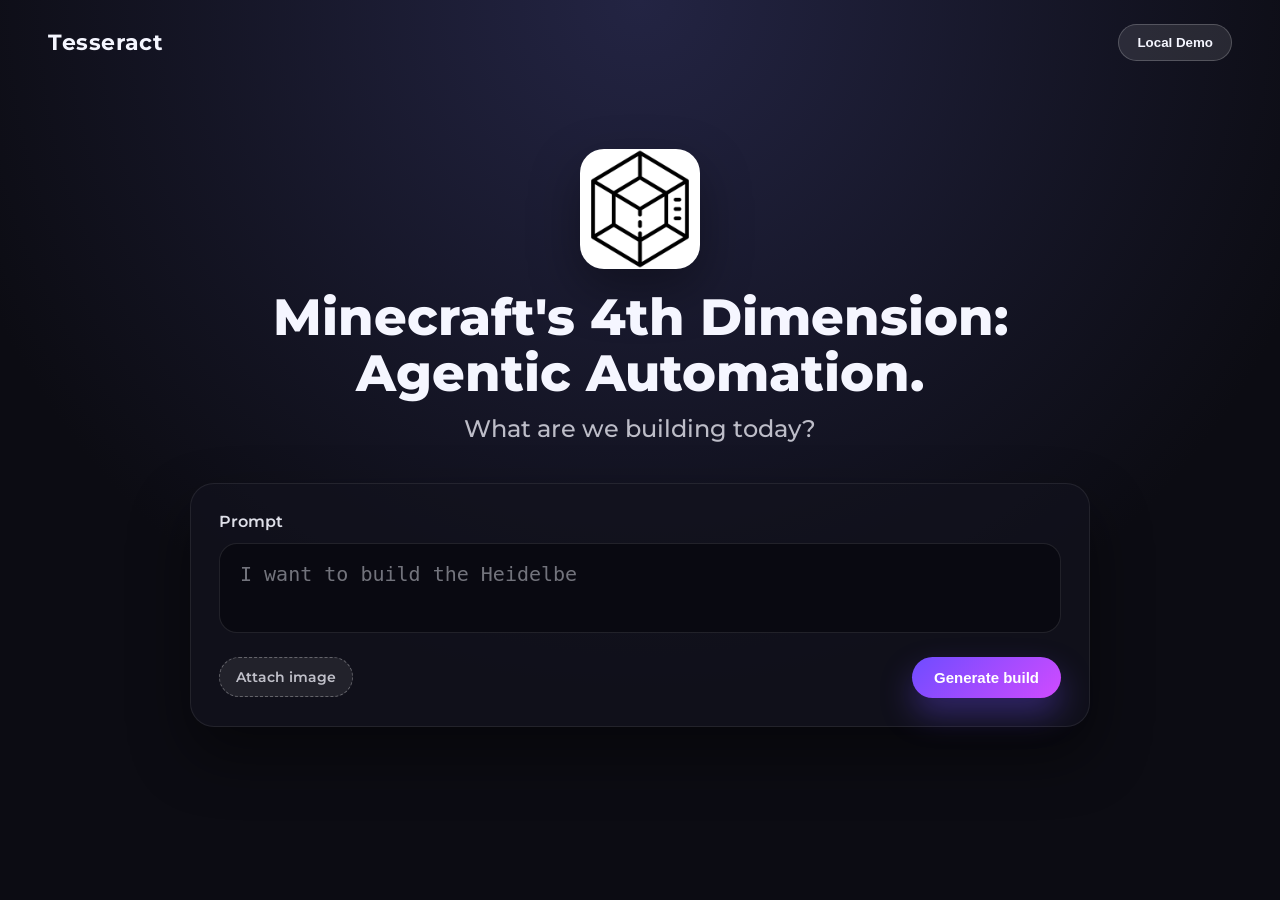
==== web/index.html @ e0e1d63d "created web page" ====
<!DOCTYPE html>
<html lang="en">
  <head>
    <meta charset="UTF-8" />
    <meta name="viewport" content="width=device-width, initial-scale=1.0" />
    <title>Tesseract Build Compiler</title>
    <link rel="preconnect" href="https://fonts.googleapis.com" />
    <link rel="preconnect" href="https://fonts.gstatic.com" crossorigin />
    <link
      href="https://fonts.googleapis.com/css2?family=Montserrat:wght@400;600;700;800&display=swap"
      rel="stylesheet"
    />
    <link rel="stylesheet" href="./styles.css" />
  </head>
  <body>
    <header class="top-bar">
      <div class="brand">Tesseract</div>
      <button class="ghost-button" type="button">Local Demo</button>
    </header>

    <main class="hero">
      <div class="hero-content">
        <img class="logo" src="../tesseractlogo.jpg" alt="Tesseract logo" />
        <h1>Minecraft's 4th Dimension: Agentic Automation.</h1>
        <p class="subtitle">What are we building today?</p>

        <div class="prompt-card">
          <label class="prompt-label" for="promptInput">Prompt</label>
          <textarea
            id="promptInput"
            class="prompt-input"
            rows="2"
            placeholder="I want to build"
          ></textarea>
          <div class="prompt-actions">
            <label class="attach-button" for="imageInput">Attach image</label>
            <input id="imageInput" type="file" accept="image/*" multiple />
            <button class="primary-button" type="button">Generate build</button>
          </div>
        </div>
      </div>
    </main>

    <script src="./app.js"></script>
  </body>
</html>
---- web/styles.css ----
* {
  box-sizing: border-box;
}

body {
  margin: 0;
  min-height: 100vh;
  font-family: "Montserrat", system-ui, -apple-system, sans-serif;
  background: radial-gradient(circle at top, #232443, #0c0c13 65%);
  color: #f5f6ff;
}

.top-bar {
  display: flex;
  align-items: center;
  justify-content: space-between;
  padding: 24px 48px;
}

.brand {
  font-size: 22px;
  font-weight: 700;
  letter-spacing: 0.6px;
}

.ghost-button {
  background: rgba(255, 255, 255, 0.1);
  border: 1px solid rgba(255, 255, 255, 0.2);
  color: #f5f6ff;
  border-radius: 999px;
  padding: 10px 18px;
  font-weight: 600;
  cursor: pointer;
}

.hero {
  display: flex;
  align-items: center;
  justify-content: center;
  padding: 64px 24px 96px;
}

.hero-content {
  width: min(900px, 92vw);
  text-align: center;
}

.logo {
  width: 120px;
  height: 120px;
  object-fit: contain;
  margin-bottom: 16px;
  border-radius: 24px;
  box-shadow: 0 20px 50px rgba(0, 0, 0, 0.35);
}

h1 {
  font-size: clamp(32px, 4vw, 56px);
  font-weight: 800;
  margin: 0 0 12px;
  line-height: 1.1;
}

.subtitle {
  font-size: clamp(18px, 2.2vw, 24px);
  color: rgba(245, 246, 255, 0.75);
  margin: 0 0 40px;
  font-weight: 500;
}

.prompt-card {
  background: rgba(18, 18, 30, 0.72);
  border: 1px solid rgba(255, 255, 255, 0.08);
  padding: 28px;
  border-radius: 24px;
  text-align: left;
  box-shadow: 0 28px 60px rgba(0, 0, 0, 0.45);
}

.prompt-label {
  display: block;
  font-weight: 600;
  margin-bottom: 12px;
  color: rgba(245, 246, 255, 0.9);
}

.prompt-input {
  width: 100%;
  min-height: 90px;
  border-radius: 18px;
  border: 1px solid rgba(255, 255, 255, 0.1);
  background: rgba(8, 8, 16, 0.8);
  padding: 18px 20px;
  color: #f5f6ff;
  font-size: 20px;
  font-weight: 600;
  resize: none;
  outline: none;
}

.prompt-input::placeholder {
  color: rgba(245, 246, 255, 0.45);
  font-weight: 500;
}

.prompt-actions {
  display: flex;
  align-items: center;
  justify-content: space-between;
  flex-wrap: wrap;
  gap: 16px;
  margin-top: 20px;
}

.attach-button {
  background: rgba(255, 255, 255, 0.08);
  border: 1px dashed rgba(255, 255, 255, 0.3);
  color: rgba(245, 246, 255, 0.75);
  padding: 10px 16px;
  border-radius: 999px;
  cursor: pointer;
  font-size: 14px;
  font-weight: 600;
}

#imageInput {
  display: none;
}

.primary-button {
  background: linear-gradient(135deg, #6f4cff, #d04bff);
  color: #fff;
  border: none;
  padding: 12px 22px;
  border-radius: 999px;
  font-weight: 700;
  cursor: pointer;
  font-size: 15px;
  box-shadow: 0 16px 32px rgba(111, 76, 255, 0.35);
}

@media (max-width: 640px) {
  .top-bar {
    padding: 20px 24px;
  }

  .prompt-card {
    padding: 22px;
  }
}
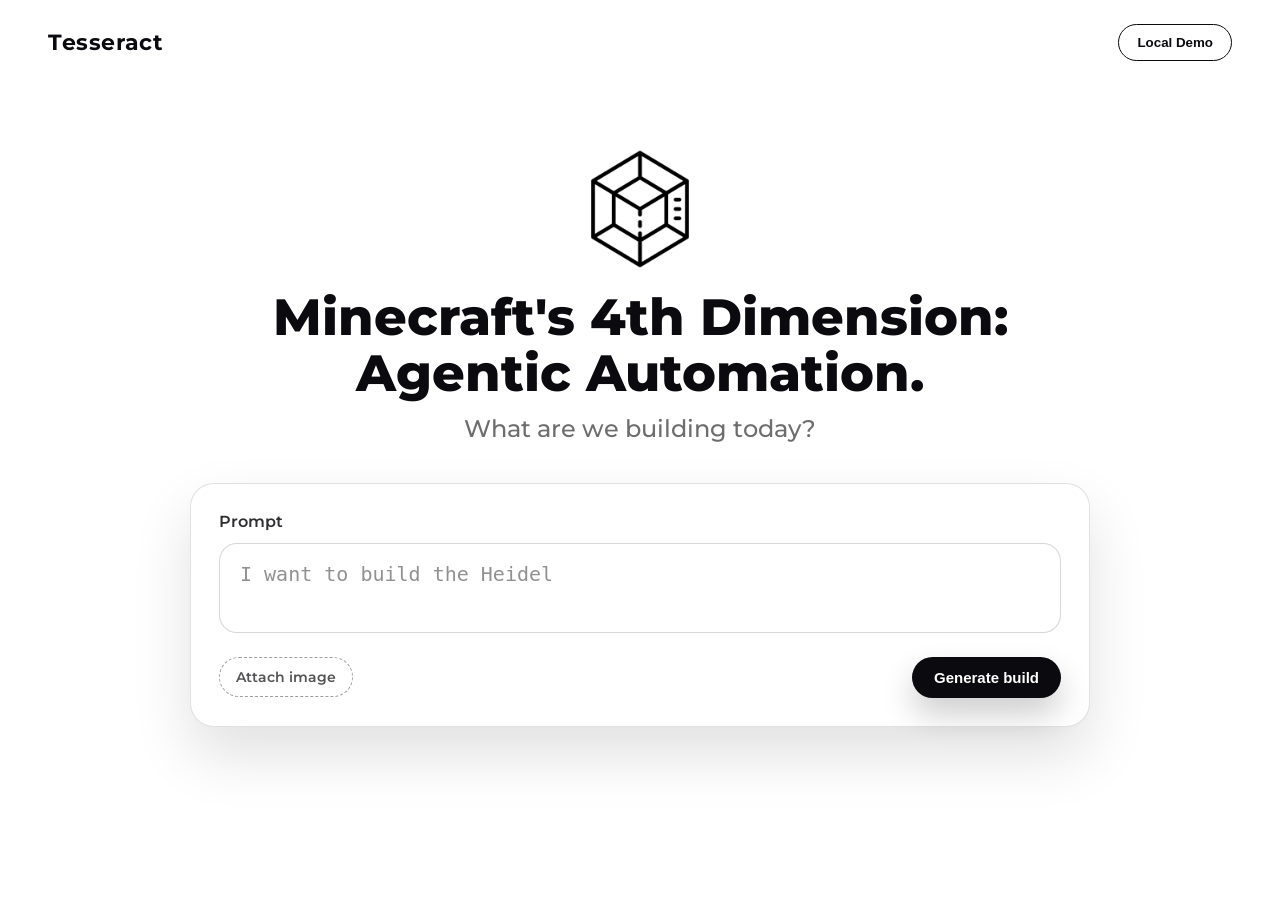
==== commit 4dcd9500: "changed webpage look" ====
--- a/web/index.html
+++ b/web/index.html
@@ -20,7 +20,7 @@
 
     <main class="hero">
       <div class="hero-content">
-        <img class="logo" src="../tesseractlogo.jpg" alt="Tesseract logo" />
+        <img class="logo" src="./tesseractlogo.jpg" alt="Tesseract logo" />
         <h1>Minecraft's 4th Dimension: Agentic Automation.</h1>
         <p class="subtitle">What are we building today?</p>
 
--- a/web/styles.css
+++ b/web/styles.css
@@ -6,8 +6,8 @@
   margin: 0;
   min-height: 100vh;
   font-family: "Montserrat", system-ui, -apple-system, sans-serif;
-  background: radial-gradient(circle at top, #232443, #0c0c13 65%);
-  color: #f5f6ff;
+  background: #ffffff;
+  color: #0b0b0f;
 }
 
 .top-bar {
@@ -24,9 +24,9 @@
 }
 
 .ghost-button {
-  background: rgba(255, 255, 255, 0.1);
-  border: 1px solid rgba(255, 255, 255, 0.2);
-  color: #f5f6ff;
+  background: #ffffff;
+  border: 1px solid #0b0b0f;
+  color: #0b0b0f;
   border-radius: 999px;
   padding: 10px 18px;
   font-weight: 600;
@@ -51,7 +51,6 @@
   object-fit: contain;
   margin-bottom: 16px;
   border-radius: 24px;
-  box-shadow: 0 20px 50px rgba(0, 0, 0, 0.35);
 }
 
 h1 {
@@ -63,35 +62,35 @@
 
 .subtitle {
   font-size: clamp(18px, 2.2vw, 24px);
-  color: rgba(245, 246, 255, 0.75);
+  color: rgba(11, 11, 15, 0.6);
   margin: 0 0 40px;
   font-weight: 500;
 }
 
 .prompt-card {
-  background: rgba(18, 18, 30, 0.72);
-  border: 1px solid rgba(255, 255, 255, 0.08);
+  background: #ffffff;
+  border: 1px solid rgba(11, 11, 15, 0.12);
   padding: 28px;
   border-radius: 24px;
   text-align: left;
-  box-shadow: 0 28px 60px rgba(0, 0, 0, 0.45);
+  box-shadow: 0 28px 60px rgba(0, 0, 0, 0.12);
 }
 
 .prompt-label {
   display: block;
   font-weight: 600;
   margin-bottom: 12px;
-  color: rgba(245, 246, 255, 0.9);
+  color: rgba(11, 11, 15, 0.85);
 }
 
 .prompt-input {
   width: 100%;
   min-height: 90px;
   border-radius: 18px;
-  border: 1px solid rgba(255, 255, 255, 0.1);
-  background: rgba(8, 8, 16, 0.8);
+  border: 1px solid rgba(11, 11, 15, 0.16);
+  background: #ffffff;
   padding: 18px 20px;
-  color: #f5f6ff;
+  color: #0b0b0f;
   font-size: 20px;
   font-weight: 600;
   resize: none;
@@ -99,7 +98,7 @@
 }
 
 .prompt-input::placeholder {
-  color: rgba(245, 246, 255, 0.45);
+  color: rgba(11, 11, 15, 0.45);
   font-weight: 500;
 }
 
@@ -113,9 +112,9 @@
 }
 
 .attach-button {
-  background: rgba(255, 255, 255, 0.08);
-  border: 1px dashed rgba(255, 255, 255, 0.3);
-  color: rgba(245, 246, 255, 0.75);
+  background: #ffffff;
+  border: 1px dashed rgba(11, 11, 15, 0.4);
+  color: rgba(11, 11, 15, 0.7);
   padding: 10px 16px;
   border-radius: 999px;
   cursor: pointer;
@@ -128,15 +127,15 @@
 }
 
 .primary-button {
-  background: linear-gradient(135deg, #6f4cff, #d04bff);
-  color: #fff;
+  background: #0b0b0f;
+  color: #ffffff;
   border: none;
   padding: 12px 22px;
   border-radius: 999px;
   font-weight: 700;
   cursor: pointer;
   font-size: 15px;
-  box-shadow: 0 16px 32px rgba(111, 76, 255, 0.35);
+  box-shadow: 0 16px 32px rgba(0, 0, 0, 0.2);
 }
 
 @media (max-width: 640px) {
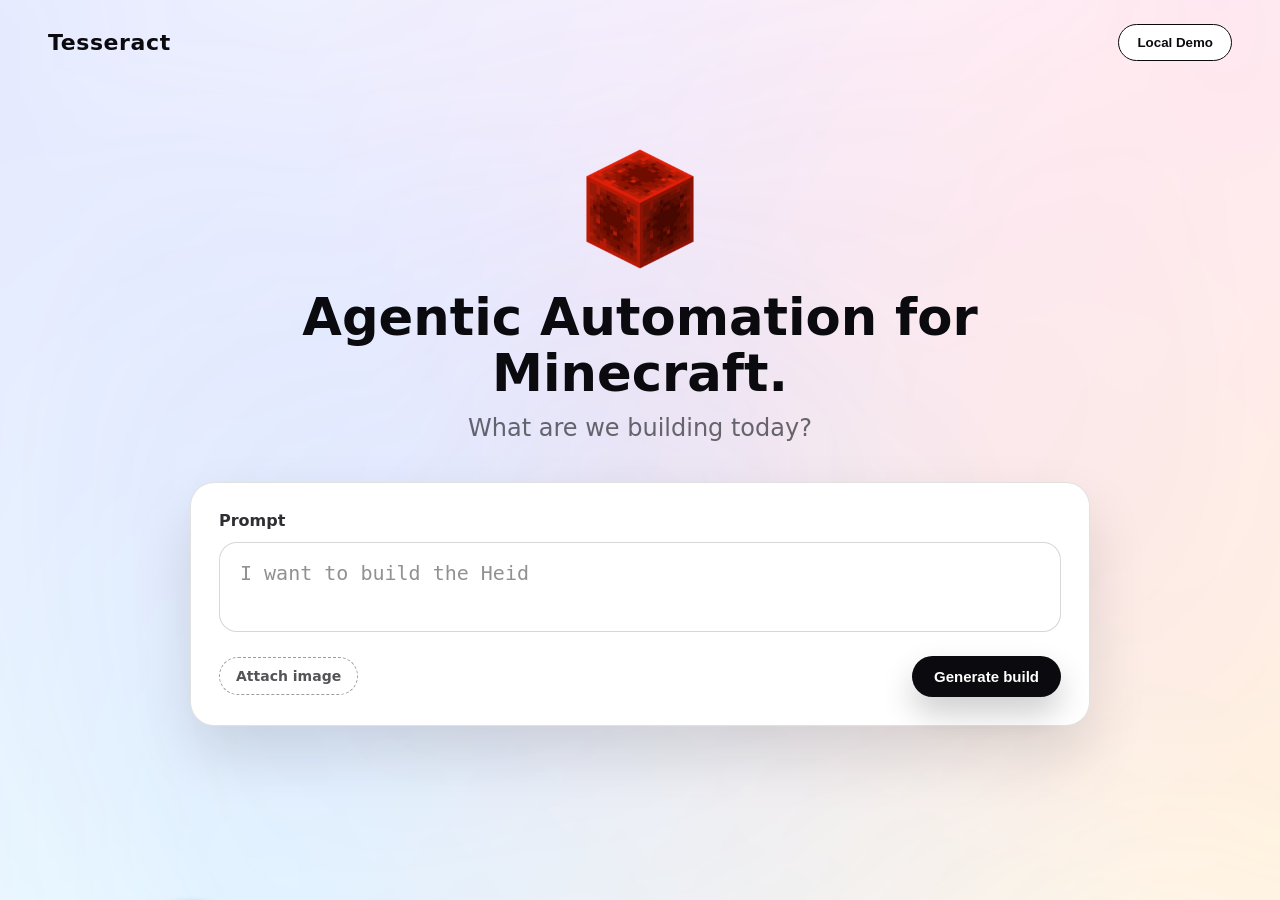
==== commit 6fccc39d: "changed layout again a bit" ====
--- a/web/index.html
+++ b/web/index.html
@@ -4,15 +4,19 @@
     <meta charset="UTF-8" />
     <meta name="viewport" content="width=device-width, initial-scale=1.0" />
     <title>Tesseract Build Compiler</title>
-    <link rel="preconnect" href="https://fonts.googleapis.com" />
-    <link rel="preconnect" href="https://fonts.gstatic.com" crossorigin />
-    <link
-      href="https://fonts.googleapis.com/css2?family=Montserrat:wght@400;600;700;800&display=swap"
-      rel="stylesheet"
-    />
     <link rel="stylesheet" href="./styles.css" />
   </head>
   <body>
+    <div class="bubbles" aria-hidden="true">
+      <span class="bubble bubble-1"></span>
+      <span class="bubble bubble-2"></span>
+      <span class="bubble bubble-3"></span>
+      <span class="bubble bubble-4"></span>
+      <span class="bubble bubble-5"></span>
+      <span class="bubble bubble-6"></span>
+      <span class="bubble bubble-7"></span>
+      <span class="bubble bubble-8"></span>
+    </div>
     <header class="top-bar">
       <div class="brand">Tesseract</div>
       <button class="ghost-button" type="button">Local Demo</button>
@@ -20,8 +24,8 @@
 
     <main class="hero">
       <div class="hero-content">
-        <img class="logo" src="./tesseractlogo.jpg" alt="Tesseract logo" />
-        <h1>Minecraft's 4th Dimension: Agentic Automation.</h1>
+        <img class="logo" src="./redstoneblock.png" alt="Redstone Block" />
+        <h1>Agentic Automation for Minecraft.</h1>
         <p class="subtitle">What are we building today?</p>
 
         <div class="prompt-card">
--- a/web/styles.css
+++ b/web/styles.css
@@ -5,9 +5,124 @@
 body {
   margin: 0;
   min-height: 100vh;
-  font-family: "Montserrat", system-ui, -apple-system, sans-serif;
+  font-family: -apple-system, BlinkMacSystemFont, "SF Pro Display", "SF Pro Text", system-ui, sans-serif;
   background: #ffffff;
   color: #0b0b0f;
+  position: relative;
+  overflow-x: hidden;
+}
+
+body::before {
+  content: "";
+  position: fixed;
+  inset: -25%;
+  background:
+    radial-gradient(circle at 15% 20%, rgba(63, 94, 251, 0.18), transparent 50%),
+    radial-gradient(circle at 80% 15%, rgba(255, 94, 183, 0.18), transparent 48%),
+    radial-gradient(circle at 85% 75%, rgba(255, 153, 0, 0.16), transparent 52%),
+    radial-gradient(circle at 30% 85%, rgba(58, 190, 255, 0.18), transparent 50%),
+    radial-gradient(circle at 50% 55%, rgba(145, 94, 255, 0.14), transparent 55%);
+  filter: blur(18px);
+  opacity: 0.75;
+  animation: drift 22s ease-in-out infinite alternate;
+  z-index: 0;
+  pointer-events: none;
+}
+
+.bubbles {
+  position: fixed;
+  inset: 0;
+  pointer-events: none;
+  overflow: hidden;
+  z-index: 0;
+}
+
+.bubble {
+  position: absolute;
+  border-radius: 999px;
+  filter: blur(2px);
+  opacity: 0.6;
+  animation: floatUp 24s linear infinite;
+  mix-blend-mode: multiply;
+}
+
+.bubble-1 {
+  width: 180px;
+  height: 180px;
+  left: 8%;
+  bottom: -20%;
+  background: radial-gradient(circle at 30% 30%, rgba(88, 170, 255, 0.75), rgba(88, 170, 255, 0.15));
+  animation-duration: 28s;
+}
+
+.bubble-2 {
+  width: 240px;
+  height: 240px;
+  left: 60%;
+  bottom: -30%;
+  background: radial-gradient(circle at 30% 30%, rgba(255, 120, 188, 0.7), rgba(255, 120, 188, 0.12));
+  animation-duration: 32s;
+  animation-delay: -6s;
+}
+
+.bubble-3 {
+  width: 120px;
+  height: 120px;
+  left: 75%;
+  bottom: -15%;
+  background: radial-gradient(circle at 30% 30%, rgba(255, 199, 92, 0.65), rgba(255, 199, 92, 0.1));
+  animation-duration: 22s;
+  animation-delay: -10s;
+}
+
+.bubble-4 {
+  width: 140px;
+  height: 140px;
+  left: 30%;
+  bottom: -25%;
+  background: radial-gradient(circle at 30% 30%, rgba(115, 255, 211, 0.6), rgba(115, 255, 211, 0.1));
+  animation-duration: 26s;
+  animation-delay: -14s;
+}
+
+.bubble-5 {
+  width: 90px;
+  height: 90px;
+  left: 15%;
+  bottom: -20%;
+  background: radial-gradient(circle at 30% 30%, rgba(170, 130, 255, 0.6), rgba(170, 130, 255, 0.1));
+  animation-duration: 20s;
+  animation-delay: -4s;
+}
+
+.bubble-6 {
+  width: 200px;
+  height: 200px;
+  left: 40%;
+  bottom: -35%;
+  background: radial-gradient(circle at 30% 30%, rgba(90, 120, 255, 0.65), rgba(90, 120, 255, 0.12));
+  animation-duration: 30s;
+  animation-delay: -12s;
+}
+
+.bubble-7 {
+  width: 110px;
+  height: 110px;
+  left: 85%;
+  bottom: -25%;
+  background: radial-gradient(circle at 30% 30%, rgba(255, 140, 105, 0.6), rgba(255, 140, 105, 0.1));
+  animation-duration: 24s;
+  animation-delay: -8s;
+}
+
+.bubble-8 {
+  width: 260px;
+  height: 260px;
+  left: 5%;
+  bottom: -40%;
+  background: radial-gradient(circle at 30% 30%, rgba(116, 200, 255, 0.55), rgba(116, 200, 255, 0.08));
+  animation-duration: 34s;
+  animation-delay: -16s;
 }
 
 .top-bar {
@@ -15,6 +130,8 @@
   align-items: center;
   justify-content: space-between;
   padding: 24px 48px;
+  position: relative;
+  z-index: 1;
 }
 
 .brand {
@@ -38,6 +155,8 @@
   align-items: center;
   justify-content: center;
   padding: 64px 24px 96px;
+  position: relative;
+  z-index: 1;
 }
 
 .hero-content {
@@ -51,6 +170,7 @@
   object-fit: contain;
   margin-bottom: 16px;
   border-radius: 24px;
+  animation: floatBob 5s ease-in-out infinite;
 }
 
 h1 {
@@ -147,3 +267,39 @@
     padding: 22px;
   }
 }
+
+@keyframes drift {
+  0% {
+    transform: translate3d(0, 0, 0);
+  }
+  50% {
+    transform: translate3d(-3%, 2%, 0);
+  }
+  100% {
+    transform: translate3d(3%, -2%, 0);
+  }
+}
+
+@keyframes floatUp {
+  0% {
+    transform: translate3d(0, 0, 0);
+  }
+  50% {
+    transform: translate3d(20px, -45vh, 0);
+  }
+  100% {
+    transform: translate3d(-10px, -110vh, 0);
+  }
+}
+
+@keyframes floatBob {
+  0% {
+    transform: translateY(0);
+  }
+  50% {
+    transform: translateY(-8px);
+  }
+  100% {
+    transform: translateY(0);
+  }
+}
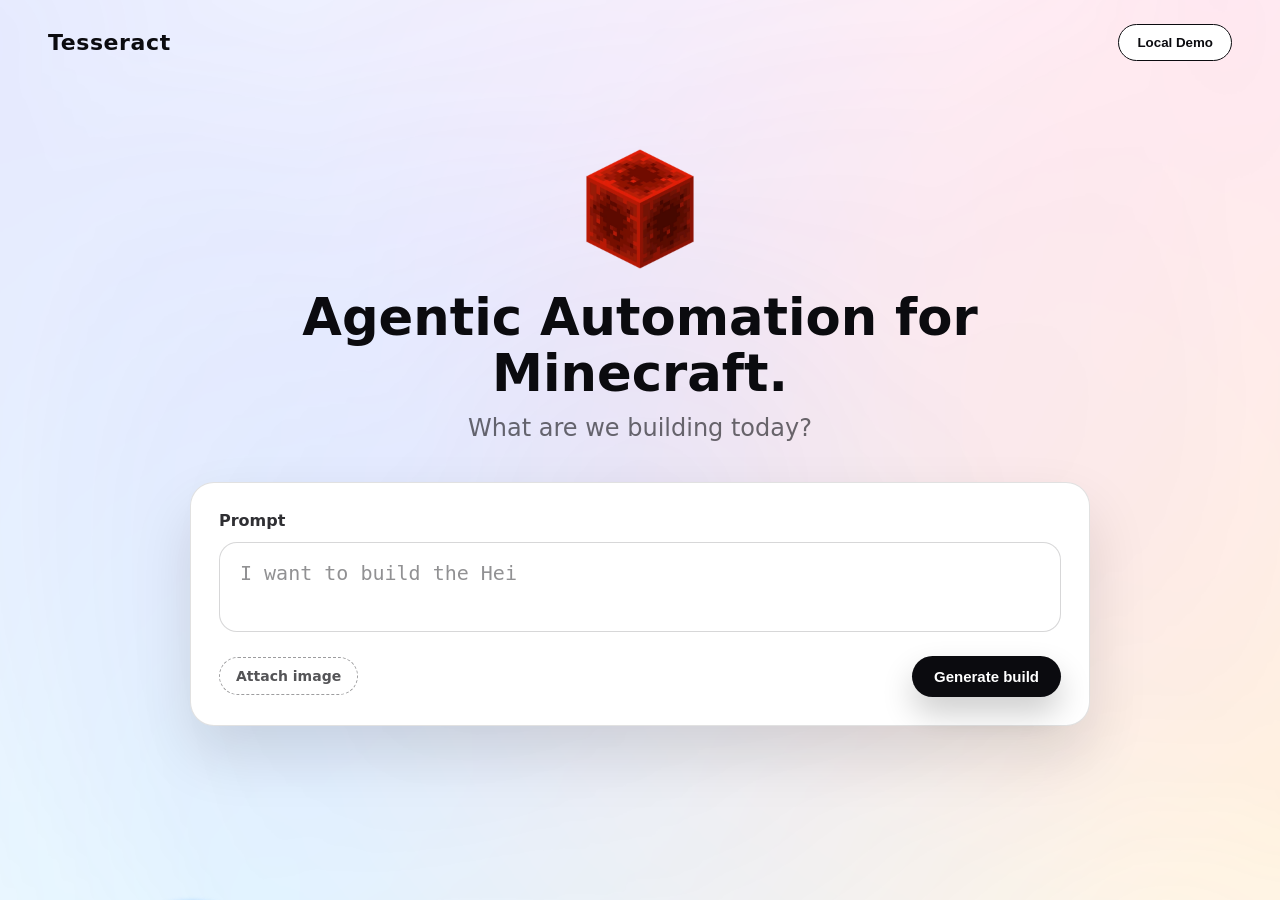
==== commit 4d8557a0: "Hooked up the web UI to Gumloop + the local plan server, and added a local server to serve the UI + " ====
--- a/web/index.html
+++ b/web/index.html
@@ -39,7 +39,17 @@
           <div class="prompt-actions">
             <label class="attach-button" for="imageInput">Attach image</label>
             <input id="imageInput" type="file" accept="image/*" multiple />
-            <button class="primary-button" type="button">Generate build</button>
+            <button class="primary-button" type="button" id="generateButton">Generate build</button>
+          </div>
+          <div class="result hidden" id="result">
+            <div class="result-row">
+              <span class="result-label">Paste URL</span>
+              <button class="ghost-button" type="button" id="copyButton">Copy</button>
+            </div>
+            <a class="result-link" id="resultLink" href="#" target="_blank" rel="noreferrer"></a>
+            <p class="result-status" id="resultStatus"></p>
+            <p class="result-meta" id="resultMeta"></p>
+            <p class="result-error hidden" id="resultError"></p>
           </div>
         </div>
       </div>
--- a/web/styles.css
+++ b/web/styles.css
@@ -231,6 +231,63 @@
   margin-top: 20px;
 }
 
+.result {
+  margin-top: 22px;
+  padding: 16px 18px;
+  border-radius: 18px;
+  border: 1px solid rgba(11, 11, 15, 0.12);
+  background: rgba(255, 255, 255, 0.9);
+}
+
+.result-row {
+  display: flex;
+  align-items: center;
+  justify-content: space-between;
+  gap: 12px;
+  margin-bottom: 10px;
+}
+
+.result-label {
+  font-weight: 600;
+  color: rgba(11, 11, 15, 0.7);
+}
+
+.result-link {
+  display: block;
+  color: #0b0b0f;
+  font-weight: 600;
+  word-break: break-all;
+  text-decoration: none;
+  margin-bottom: 6px;
+}
+
+.result-link:hover {
+  text-decoration: underline;
+}
+
+.result-meta {
+  margin: 0;
+  color: rgba(11, 11, 15, 0.6);
+  font-size: 14px;
+}
+
+.result-status {
+  margin: 0 0 6px;
+  color: rgba(11, 11, 15, 0.6);
+  font-size: 14px;
+}
+
+.result-error {
+  margin: 10px 0 0;
+  color: #c0392b;
+  font-weight: 600;
+  font-size: 14px;
+}
+
+.hidden {
+  display: none;
+}
+
 .attach-button {
   background: #ffffff;
   border: 1px dashed rgba(11, 11, 15, 0.4);
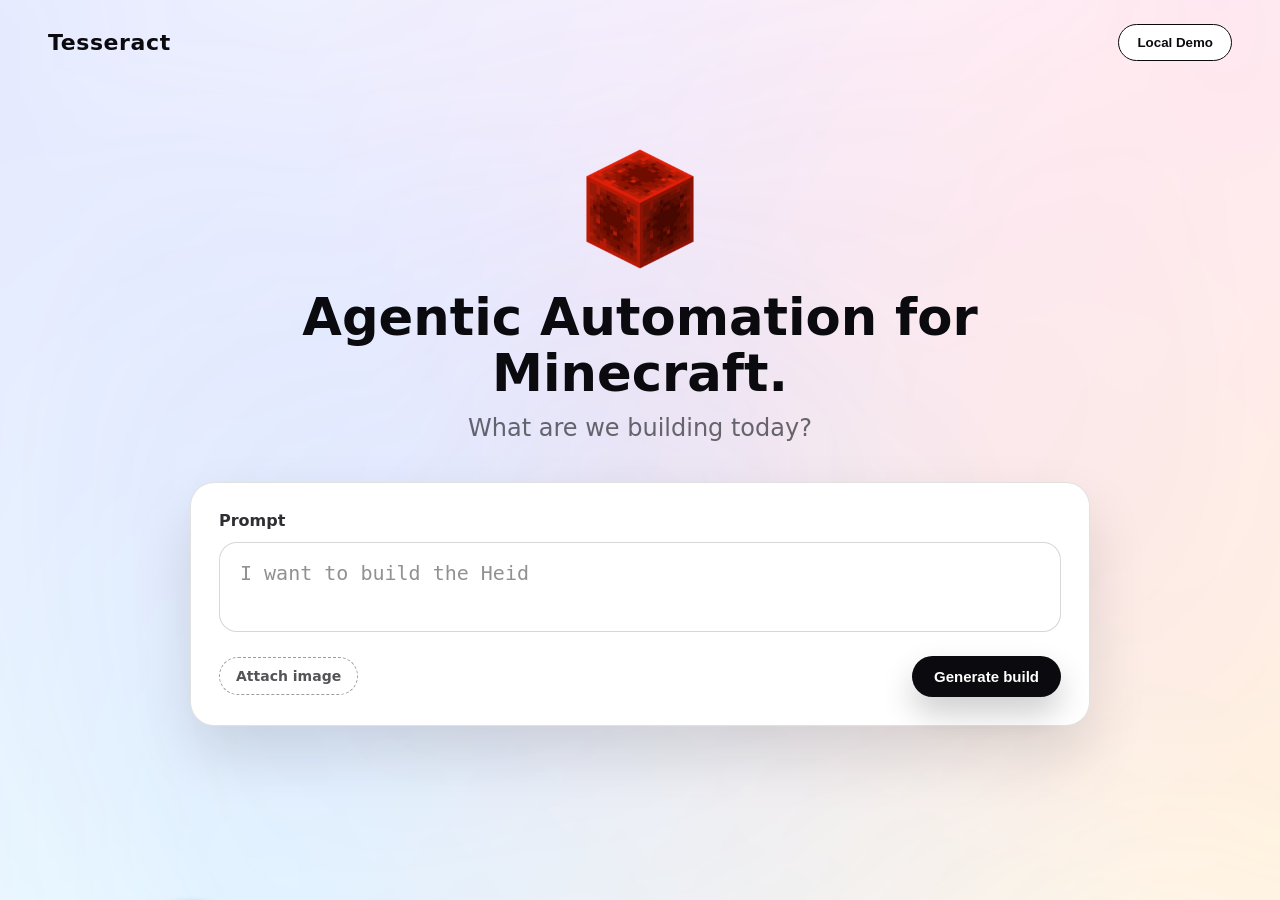
==== commit 8f38ffd8: "updated demoday" ====
--- a/web/index.html
+++ b/web/index.html
@@ -23,7 +23,7 @@
     </header>
 
     <main class="hero">
-      <div class="hero-content">
+      <div class="hero-content" id="heroContent">
         <img class="logo" src="./redstoneblock.png" alt="Redstone Block" />
         <h1>Agentic Automation for Minecraft.</h1>
         <p class="subtitle">What are we building today?</p>
@@ -41,17 +41,19 @@
             <input id="imageInput" type="file" accept="image/*" multiple />
             <button class="primary-button" type="button" id="generateButton">Generate build</button>
           </div>
-          <div class="result hidden" id="result">
-            <div class="result-row">
-              <span class="result-label">Paste URL</span>
-              <button class="ghost-button" type="button" id="copyButton">Copy</button>
-            </div>
-            <a class="result-link" id="resultLink" href="#" target="_blank" rel="noreferrer"></a>
-            <p class="result-status" id="resultStatus"></p>
-            <p class="result-meta" id="resultMeta"></p>
-            <p class="result-error hidden" id="resultError"></p>
+        </div>
+      </div>
+      <div class="status-panel hidden" id="statusPanel">
+        <div class="status-message" id="statusMessage">Initializing...</div>
+        <div class="status-done hidden" id="statusDone">
+          <h2 class="done-title">Done!</h2>
+          <p class="done-subtitle"><em>Let it be built before your eyes.</em></p>
+          <div class="done-url-row">
+            <code class="done-url" id="resultLink"></code>
+            <button class="ghost-button" type="button" id="copyButton">Copy</button>
           </div>
         </div>
+        <p class="result-error hidden" id="resultError"></p>
       </div>
     </main>
 
--- a/web/styles.css
+++ b/web/styles.css
@@ -162,6 +162,7 @@
 .hero-content {
   width: min(900px, 92vw);
   text-align: center;
+  transition: opacity 1s ease, transform 1s ease;
 }
 
 .logo {
@@ -194,6 +195,72 @@
   border-radius: 24px;
   text-align: left;
   box-shadow: 0 28px 60px rgba(0, 0, 0, 0.12);
+}
+
+.status-panel {
+  width: min(680px, 90vw);
+  background: transparent;
+  border: none;
+  border-radius: 0;
+  padding: 0;
+  box-shadow: none;
+  text-align: center;
+  opacity: 0;
+  transform: translateY(10px);
+  transition: opacity 0.6s ease, transform 0.6s ease;
+}
+
+.status-message {
+  font-size: clamp(20px, 2.4vw, 26px);
+  font-weight: 600;
+  color: rgba(11, 11, 15, 0.8);
+  letter-spacing: 0.01em;
+}
+
+.status-done {
+  margin-top: 24px;
+}
+
+.done-title {
+  margin: 0 0 8px;
+  font-weight: 800;
+  color: rgba(11, 11, 15, 0.9);
+}
+
+.done-url-row {
+  display: flex;
+  align-items: center;
+  justify-content: space-between;
+  gap: 12px;
+  flex-wrap: wrap;
+  margin-top: 16px;
+}
+
+.done-url {
+  font-family: "SF Mono", "SFMono-Regular", Menlo, Monaco, Consolas, "Liberation Mono", monospace;
+  font-size: 14px;
+  color: #0b0b0f;
+  background: rgba(11, 11, 15, 0.04);
+  padding: 8px 12px;
+  border-radius: 12px;
+  word-break: break-all;
+}
+
+.done-subtitle {
+  margin: 0;
+  color: rgba(11, 11, 15, 0.6);
+  font-size: 16px;
+}
+
+.is-generating .hero-content {
+  opacity: 0;
+  transform: translateY(-32px);
+  pointer-events: none;
+}
+
+.show-status .status-panel {
+  opacity: 1;
+  transform: translateY(0);
 }
 
 .prompt-label {
@@ -282,6 +349,7 @@
   color: #c0392b;
   font-weight: 600;
   font-size: 14px;
+  text-align: center;
 }
 
 .hidden {
